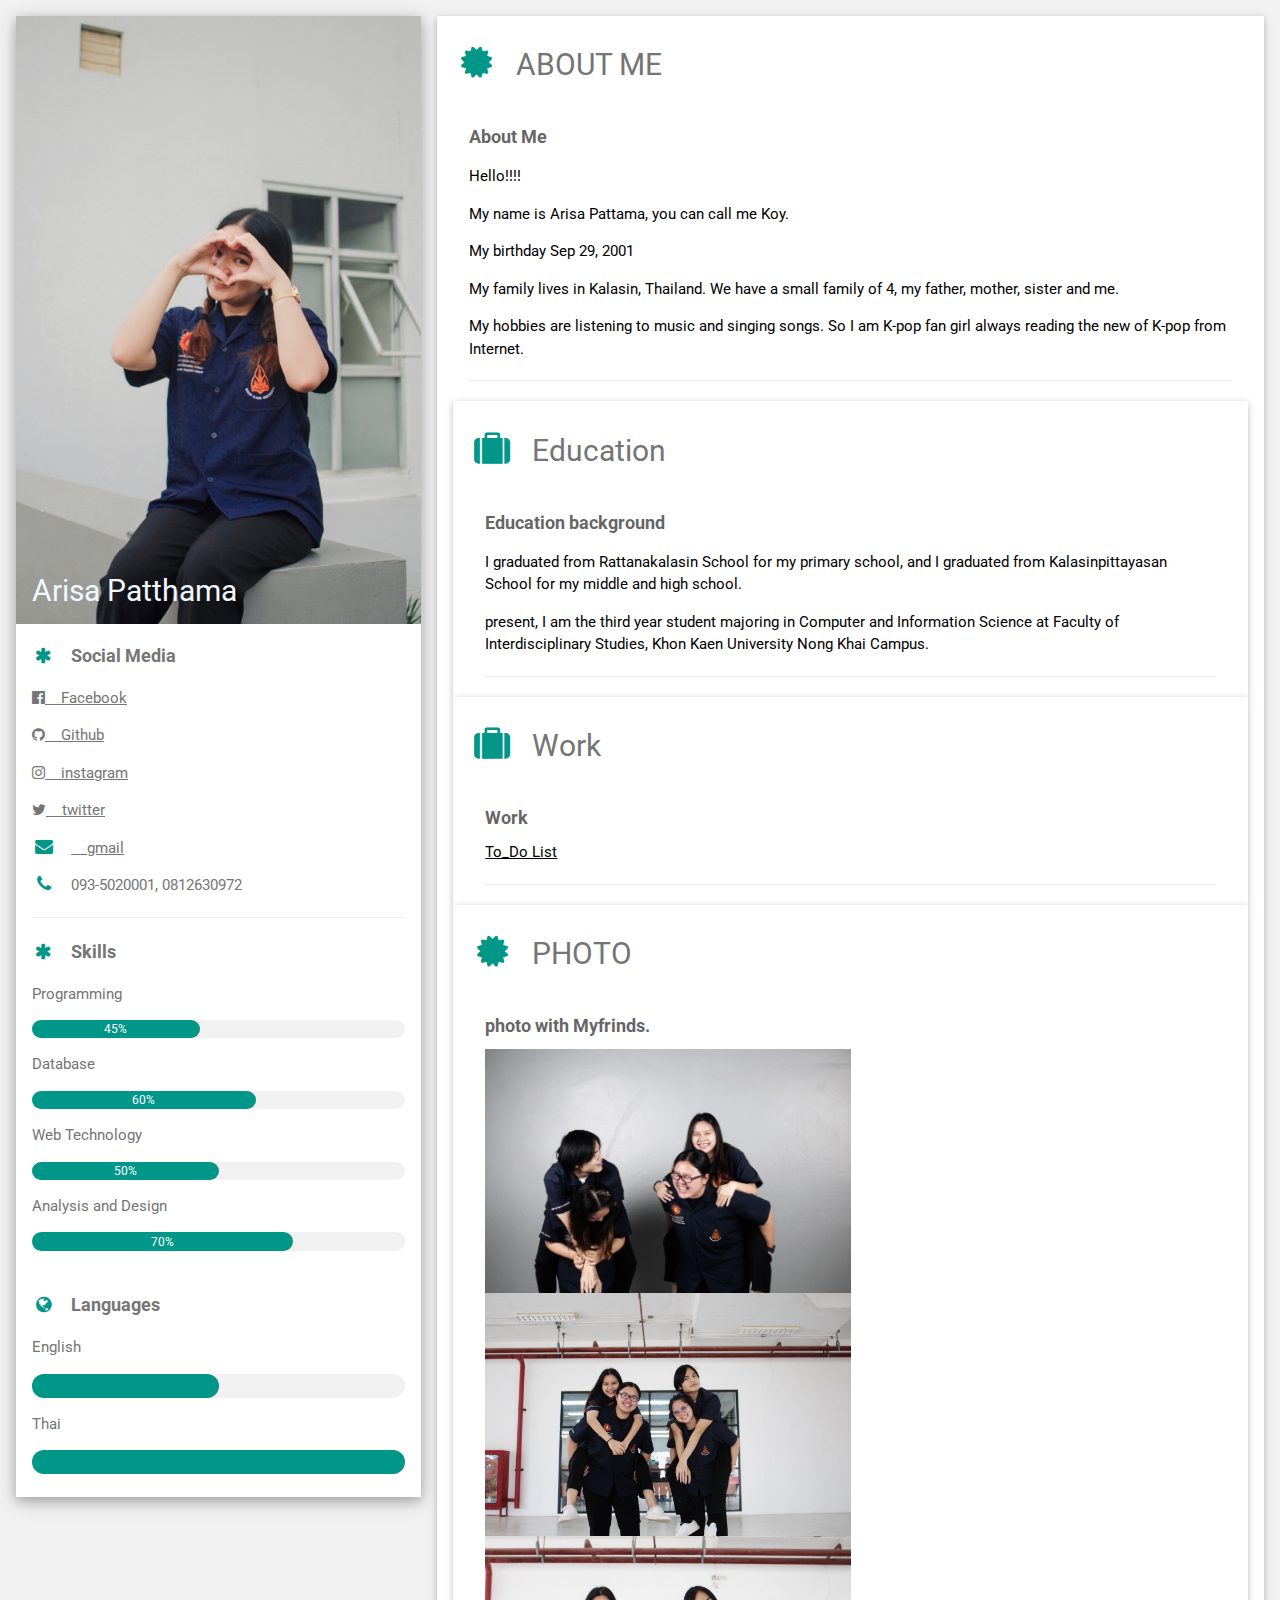
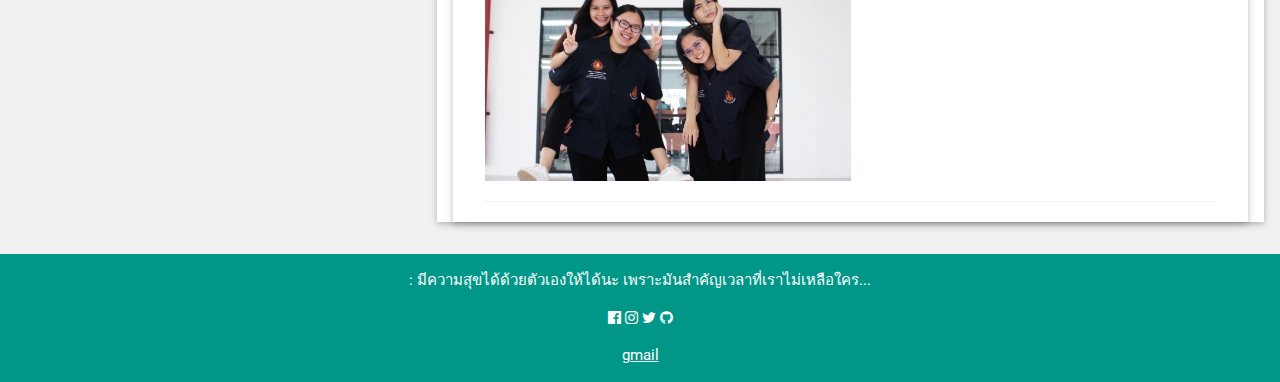
==== index.html @ d70e7ca7 "d" ====
<!DOCTYPE html>
<html>
<head>
<title>Profile Arisa</title>
<meta charset="UTF-8">
<meta name="viewport" content="width=device-width, initial-scale=1">
<link href="https://cdn.jsdelivr.net/npm/bootstrap@5.2.0-beta1/dist/css/bootstrap.min.css" rel="stylesheet" integrity="sha384-0evHe/X+R7YkIZDRvuzKMRqM+OrBnVFBL6DOitfPri4tjfHxaWutUpFmBp4vmVor" crossorigin="anonymous">
<link rel="stylesheet" href="https://www.w3schools.com/w3css/4/w3.css">
<link rel="stylesheet" href="index.css">
<link rel='stylesheet' href='https://fonts.googleapis.com/css?family=Roboto'>
<link rel="stylesheet" href="https://cdnjs.cloudflare.com/ajax/libs/font-awesome/4.7.0/css/font-awesome.min.css">

<style>
html,body,h1,h2,h3,h4,h5,h6 {font-family: "Roboto", sans-serif}
</style>
</head>
<body class="w3-light-grey">

<!-- Page Container -->
<div class="w3-content w3-margin-top" style="max-width:1400px;">

  <!-- The Grid -->
  <div class="w3-row-padding">
  
    <!-- Left Column -->
    <div class="w3-third">
    
      <div class="w3-white w3-text-grey w3-card-4">
        <div class="w3-display-container">
          <img src="profile.jpg" style="width:100%" alt="Avatar">
          <div class="w3-display-bottomleft w3-container w3-text-black">
            <h2 >Arisa Patthama</h2>
          </div>
        </div>
        <div class="w3-container">
          <p class="w3-large"><b><i class="fa fa-asterisk fa-fw w3-margin-right w3-text-teal"></i>Social Media</b></p>
          <p><a href="https://www.facebook.com/profile.php?id=100005798472060" target="_blank"> <i class="fa fa-facebook-official w3-hover-opacity"></i> &nbsp; &nbsp;Facebook</a></p>
          <p><a href="https://github.com/arisa290944/arisa290944.github.io" target="_blank"> <i class="fa fa-github  w3-hover-opacity"></i> &nbsp; &nbsp;Github</a></p>
          <p><a href="https://www.instagram.com/ap___arisa/?igshid=YmMyMTA2M2Y%3D&fbclid=IwAR3sqOJkEpNzGl81d5Vcwh5Nx37Y3Ft2cC4pBYuE_V32uysqin0VdmM9OHY" target="_blank"> <i class="fa fa-instagram w3-hover-opacity"></i> &nbsp; &nbsp;instagram</a></p>
          <p><a href="https://twitter.com/arspttm29" target="_blank"> <i class="fa fa-twitter w3-hover-opacity"></i> &nbsp; &nbsp;twitter</a></p>
          <p><a href="https://mail.google.com/mail/u/1/#inbox" target="_blank"> <i class="fa fa-envelope fa-fw w3-margin-right w3-large w3-text-teal"></i> &nbsp; &nbsp;gmail</a></p>
          <p><i class="fa fa-phone fa-fw w3-margin-right w3-large w3-text-teal"></i>093-5020001, 0812630972</p>
          <hr>

          <p class="w3-large"><b><i class="fa fa-asterisk fa-fw w3-margin-right w3-text-teal"></i>Skills</b></p>
          <p>Programming</p>
          <div class="w3-light-grey w3-round-xlarge w3-small">
            <div class="w3-container w3-center w3-round-xlarge w3-teal" style="width:45%">45%</div>
          </div>
          <p>Database</p>
          <div class="w3-light-grey w3-round-xlarge w3-small">
            <div class="w3-container w3-center w3-round-xlarge w3-teal" style="width:60%">
              <div class="w3-center w3-text-white">60%</div>
            </div>
          </div>
          <p>Web Technology</p>
          <div class="w3-light-grey w3-round-xlarge w3-small">
            <div class="w3-container w3-center w3-round-xlarge w3-teal" style="width:50%">50%</div>
          </div>
          <p>Analysis and Design</p>
          <div class="w3-light-grey w3-round-xlarge w3-small">
            <div class="w3-container w3-center w3-round-xlarge w3-teal" style="width:70%">70%</div>
          </div>
          <br>

          <p class="w3-large w3-text-theme"><b><i class="fa fa-globe fa-fw w3-margin-right w3-text-teal"></i>Languages</b></p>
          <p>English</p>
          <div class="w3-light-grey w3-round-xlarge">
            <div class="w3-round-xlarge w3-teal" style="height:24px;width:50%"></div>
          </div>
          <p>Thai</p>
          <div class="w3-light-grey w3-round-xlarge">
            <div class="w3-round-xlarge w3-teal" style="height:24px;width:100%"></div>
          </div>
          <br>
        </div>
      </div><br>

    <!-- End Left Column -->
    </div>

    <!-- Right Column -->
    <div class="w3-twothird">
    
      <div class="w3-container w3-card w3-white w3-margin-bottom">
        <h2 class="w3-text-grey w3-padding-16"><i class="fa fa-certificate fa-fw w3-margin-right w3-xxlarge w3-text-teal"></i>ABOUT ME</h2>
        <div class="w3-container">
          <h5 class="w3-opacity"><b>About Me</b></h5>
          <p>Hello!!!!</p>
          <p>My name is Arisa Pattama, you can call me Koy.</p> 
          <p>My birthday Sep 29, 2001</p> 
          <p>My family lives in Kalasin, Thailand. We have a small family of 4, my father, mother, sister and me.</p>
          <p>My hobbies are listening to music and singing songs. So I am K-pop fan girl always reading the new of K-pop from Internet.</p>
          <hr>
      </div>

      <div class="w3-container w3-card w3-white">
        <h2 class="w3-text-grey w3-padding-16"><i class="fa fa-suitcase fa-fw w3-margin-right w3-xxlarge w3-text-teal"></i>Education</h2>
        <div class="w3-container">
          <h5 class="w3-opacity"><b>Education background</b></h5>
          <p>I graduated from Rattanakalasin School for my primary school, and I graduated from Kalasinpittayasan School for my middle and high school.</p>
          <p>present, I am the third year student majoring in Computer and Information Science at Faculty of Interdisciplinary Studies, Khon Kaen University Nong Khai Campus.</p>
          <hr>
        </div>
      </div>

      <div class="w3-container w3-card w3-white">
        <h2 class="w3-text-grey w3-padding-16"><i class="fa fa-suitcase fa-fw w3-margin-right w3-xxlarge w3-text-teal"></i>Work</h2>
        <div class="w3-container">
          <h5 class="w3-opacity"><b>Work</b></h5>
          <a href="To Do application\index.html">To_Do List</a>
          <hr>
        </div>
      </div>

      <div class="w3-container w3-card w3-white">
        <h2 class="w3-text-grey w3-padding-16"><i class="fa fa-certificate fa-fw w3-margin-right w3-xxlarge w3-text-teal"></i>PHOTO</h2>
        <div class="w3-container">
          <h5 class="w3-opacity"><b>photo with Myfrinds.</b></h5>
          <img src="f1.jpg" style="width:50%" alt="Avatar"> <img src="f2.jpg" style="width:50%" alt="Avatar">
          <img src="f3.jpg" style="width:50%" alt="Avatar">
          <hr>
        </div>
      </div>

    <!-- End Right Column -->
    </div>
    
  <!-- End Grid -->
  </div>
  
  <!-- End Page Container -->
</div>

<footer class="w3-container w3-teal w3-center w3-margin-top">
  <p>: มีความสุขได้ด้วยตัวเองให้ได้นะ เพราะมันสำคัญเวลาที่เราไม่เหลือใคร...</p>
  <a href="https://www.facebook.com/profile.php?id=100005798472060" target="_blank"> </a><i class="fa fa-facebook-official w3-hover-opacity"></i>
  <a href="https://www.instagram.com/ap___arisa/?igshid=YmMyMTA2M2Y%3D&fbclid=IwAR3sqOJkEpNzGl81d5Vcwh5Nx37Y3Ft2cC4pBYuE_V32uysqin0VdmM9OHY" target="_blank"> </a><i class="fa fa-instagram w3-hover-opacity"></i>
  <a href="https://twitter.com/arspttm29" target="_blank"> </a><i class="fa fa-twitter w3-hover-opacity"></i>
  <a href="https://github.com/arisa290944/arisa290944.github.io" target="_blank"> <i class="fa fa-github  w3-hover-opacity"></i>
  <p><a href="https://mail.google.com/mail/u/1/#inbox" target="_blank">gmail</a></p>
</footer>


</body>
</html>
---- index.css ----
h2 {
    color: aliceblue;
}
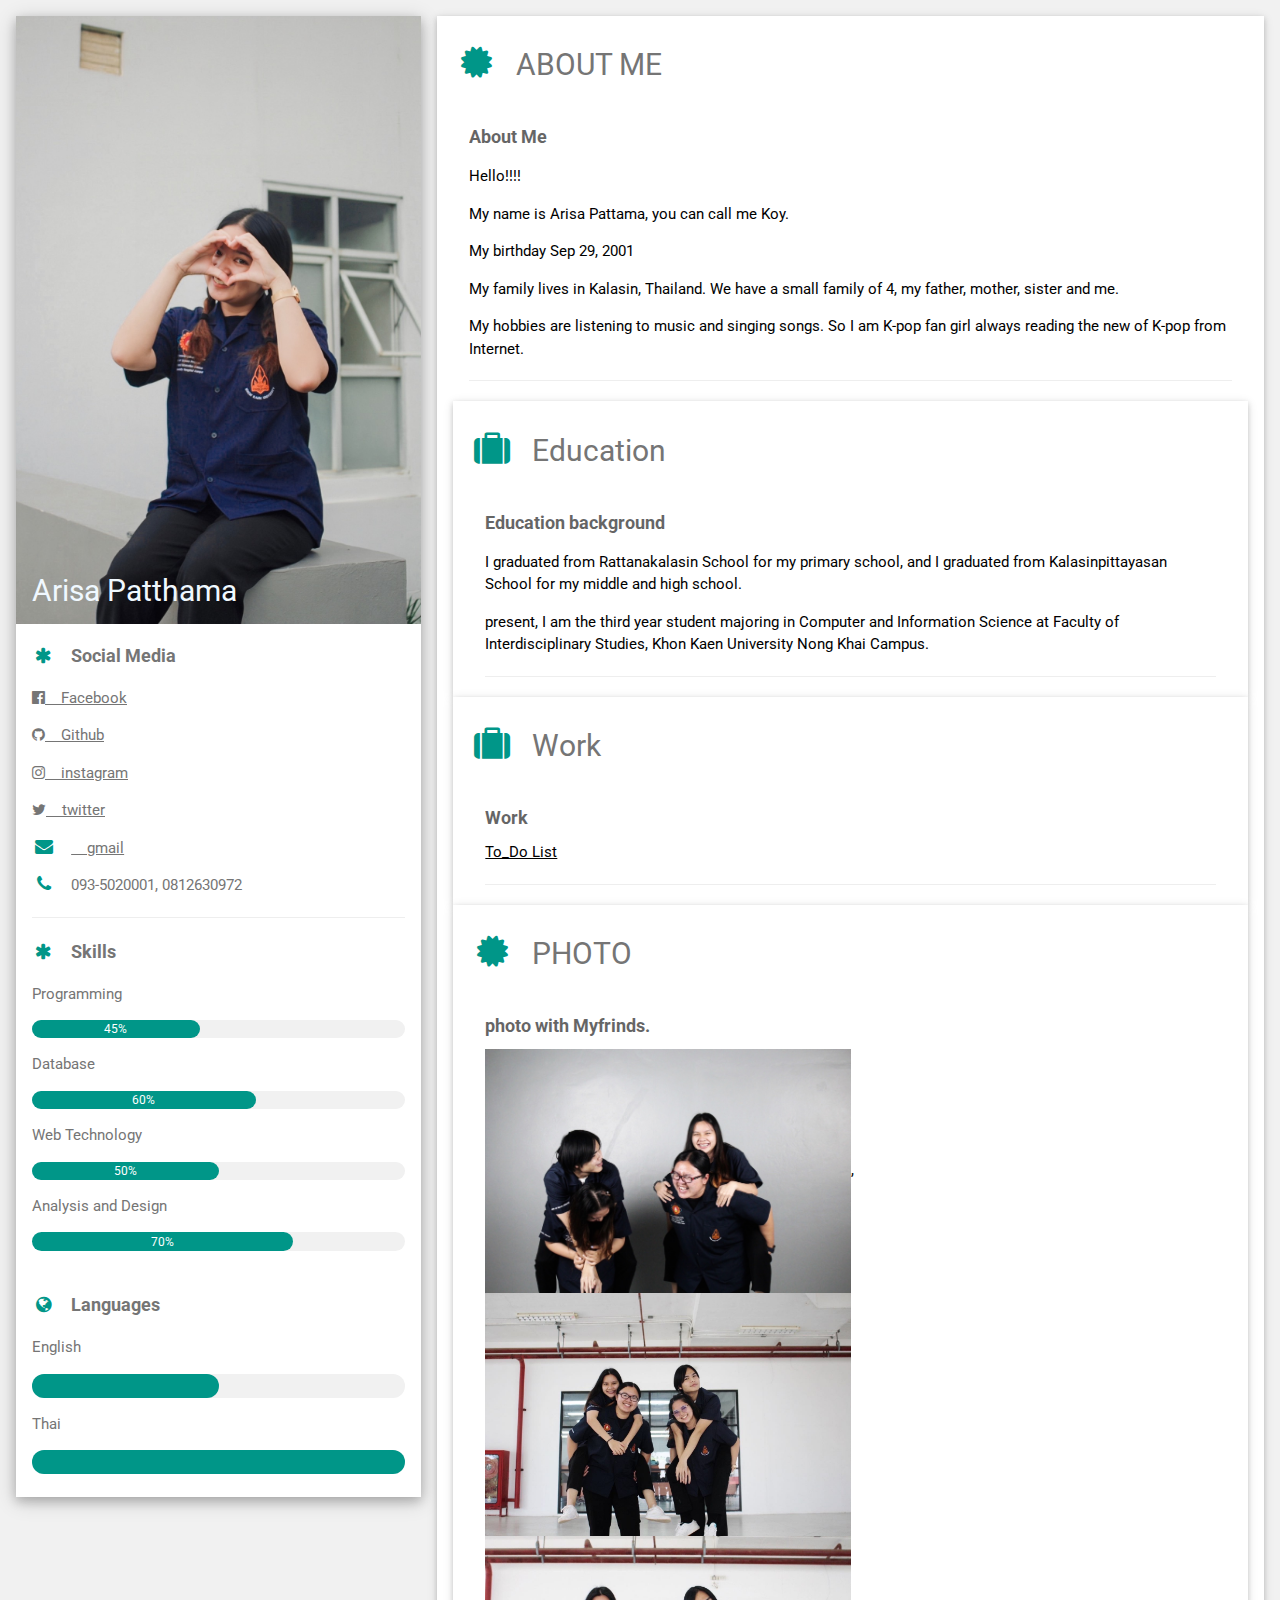
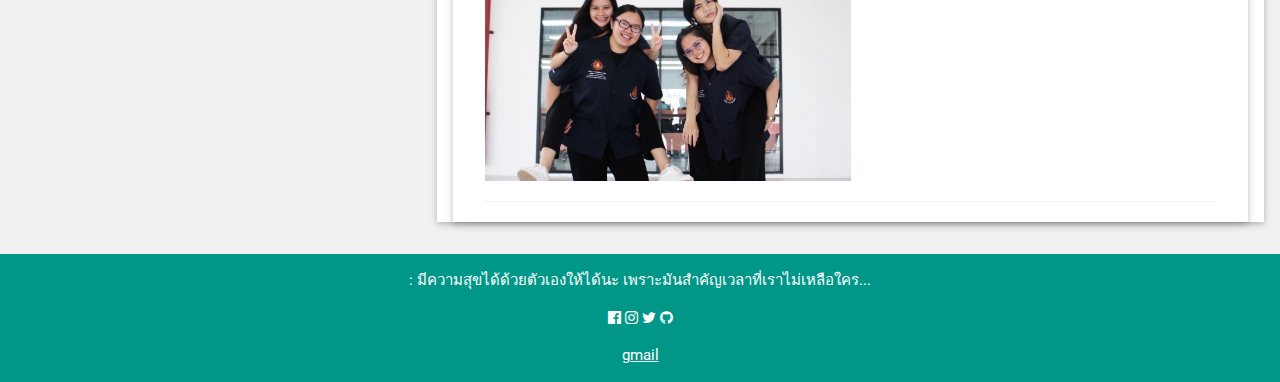
==== commit 105f155a: "ss" ====
--- a/index.html
+++ b/index.html
@@ -117,7 +117,7 @@
         <h2 class="w3-text-grey w3-padding-16"><i class="fa fa-certificate fa-fw w3-margin-right w3-xxlarge w3-text-teal"></i>PHOTO</h2>
         <div class="w3-container">
           <h5 class="w3-opacity"><b>photo with Myfrinds.</b></h5>
-          <img src="f1.jpg" style="width:50%" alt="Avatar"> <img src="f2.jpg" style="width:50%" alt="Avatar">
+          <img src="f1.jpg" style="width:50%" alt="Avatar">, <img src="f2.jpg" style="width:50%" alt="Avatar">
           <img src="f3.jpg" style="width:50%" alt="Avatar">
           <hr>
         </div>
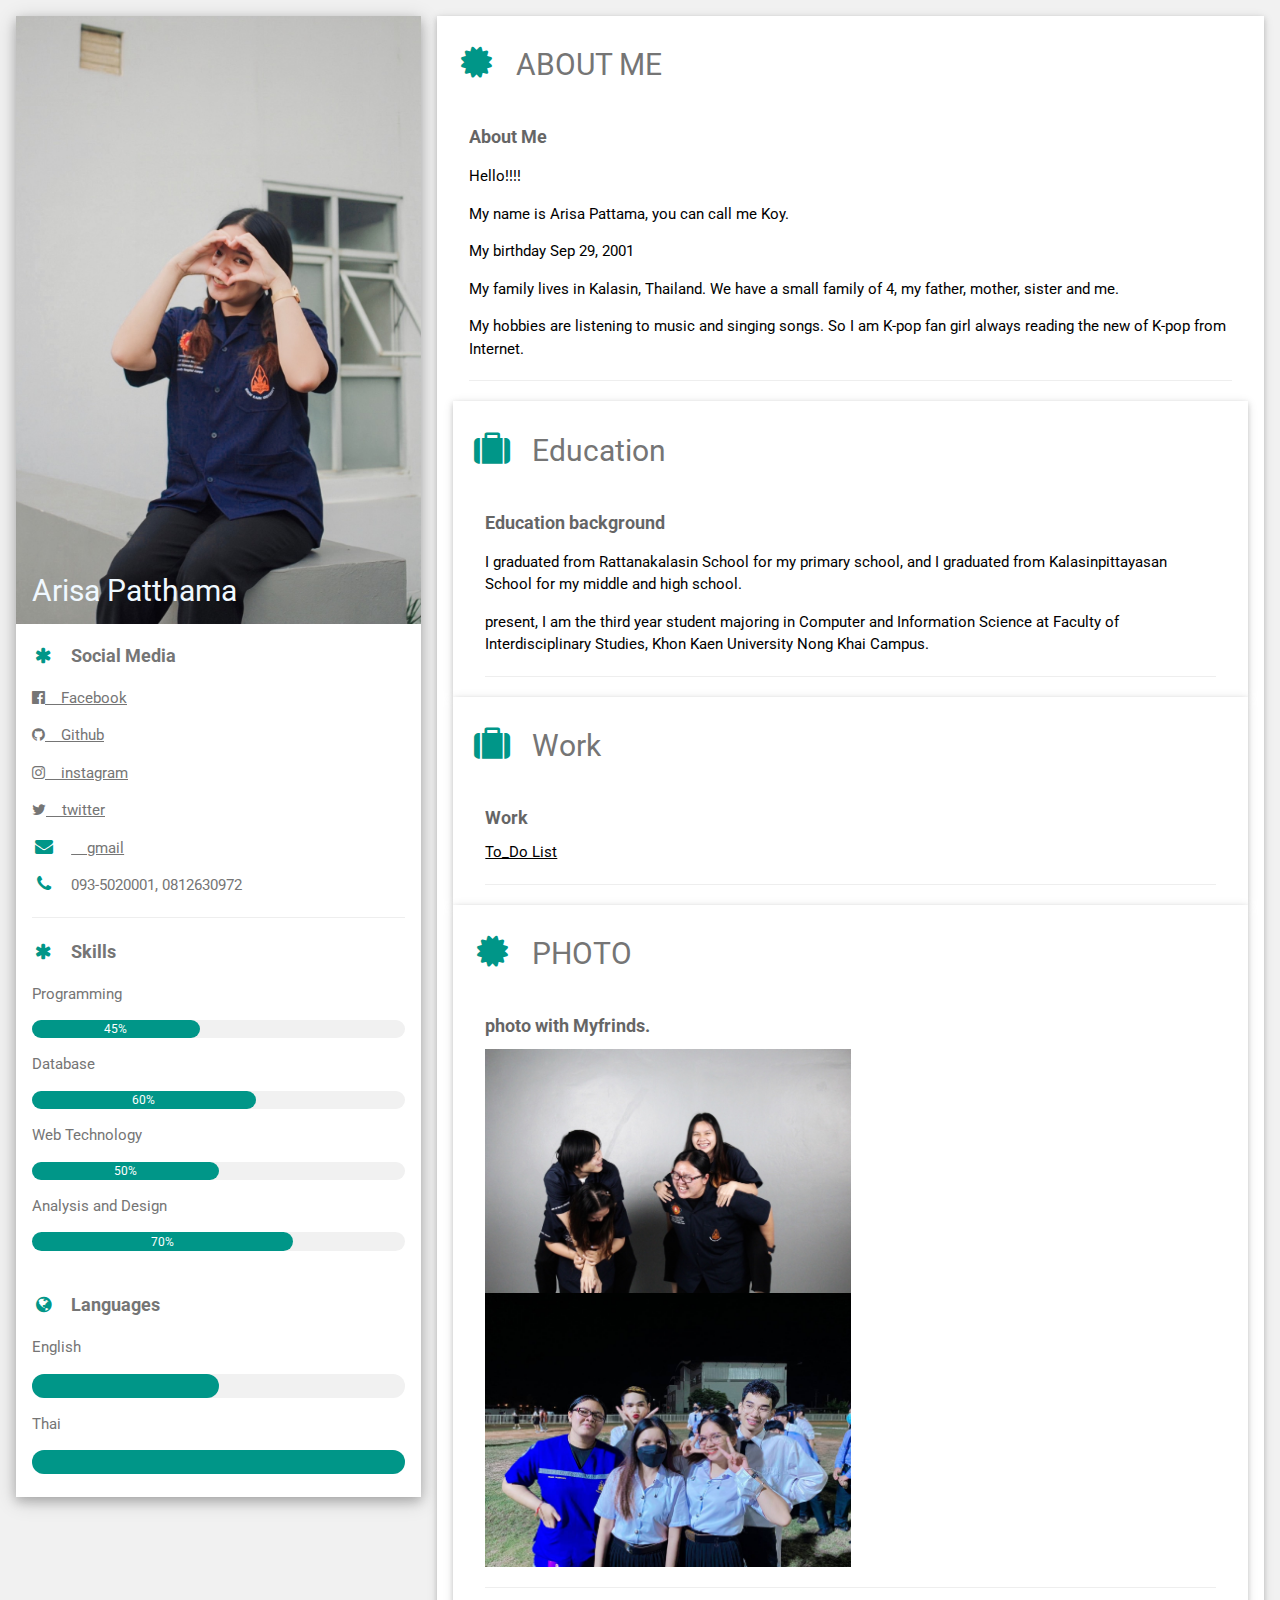
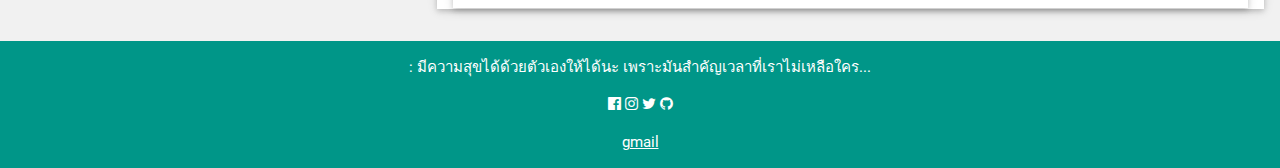
==== commit d9db4aa2: "lll" ====
--- a/index.html
+++ b/index.html
@@ -117,8 +117,8 @@
         <h2 class="w3-text-grey w3-padding-16"><i class="fa fa-certificate fa-fw w3-margin-right w3-xxlarge w3-text-teal"></i>PHOTO</h2>
         <div class="w3-container">
           <h5 class="w3-opacity"><b>photo with Myfrinds.</b></h5>
-          <img src="f1.jpg" style="width:50%" alt="Avatar">, <img src="f2.jpg" style="width:50%" alt="Avatar">
-          <img src="f3.jpg" style="width:50%" alt="Avatar">
+          <img src="f1.jpg" style="width:50%" alt="Avatar">
+          <img src="f4.jpg" style="width:50%" alt="Avatar">
           <hr>
         </div>
       </div>
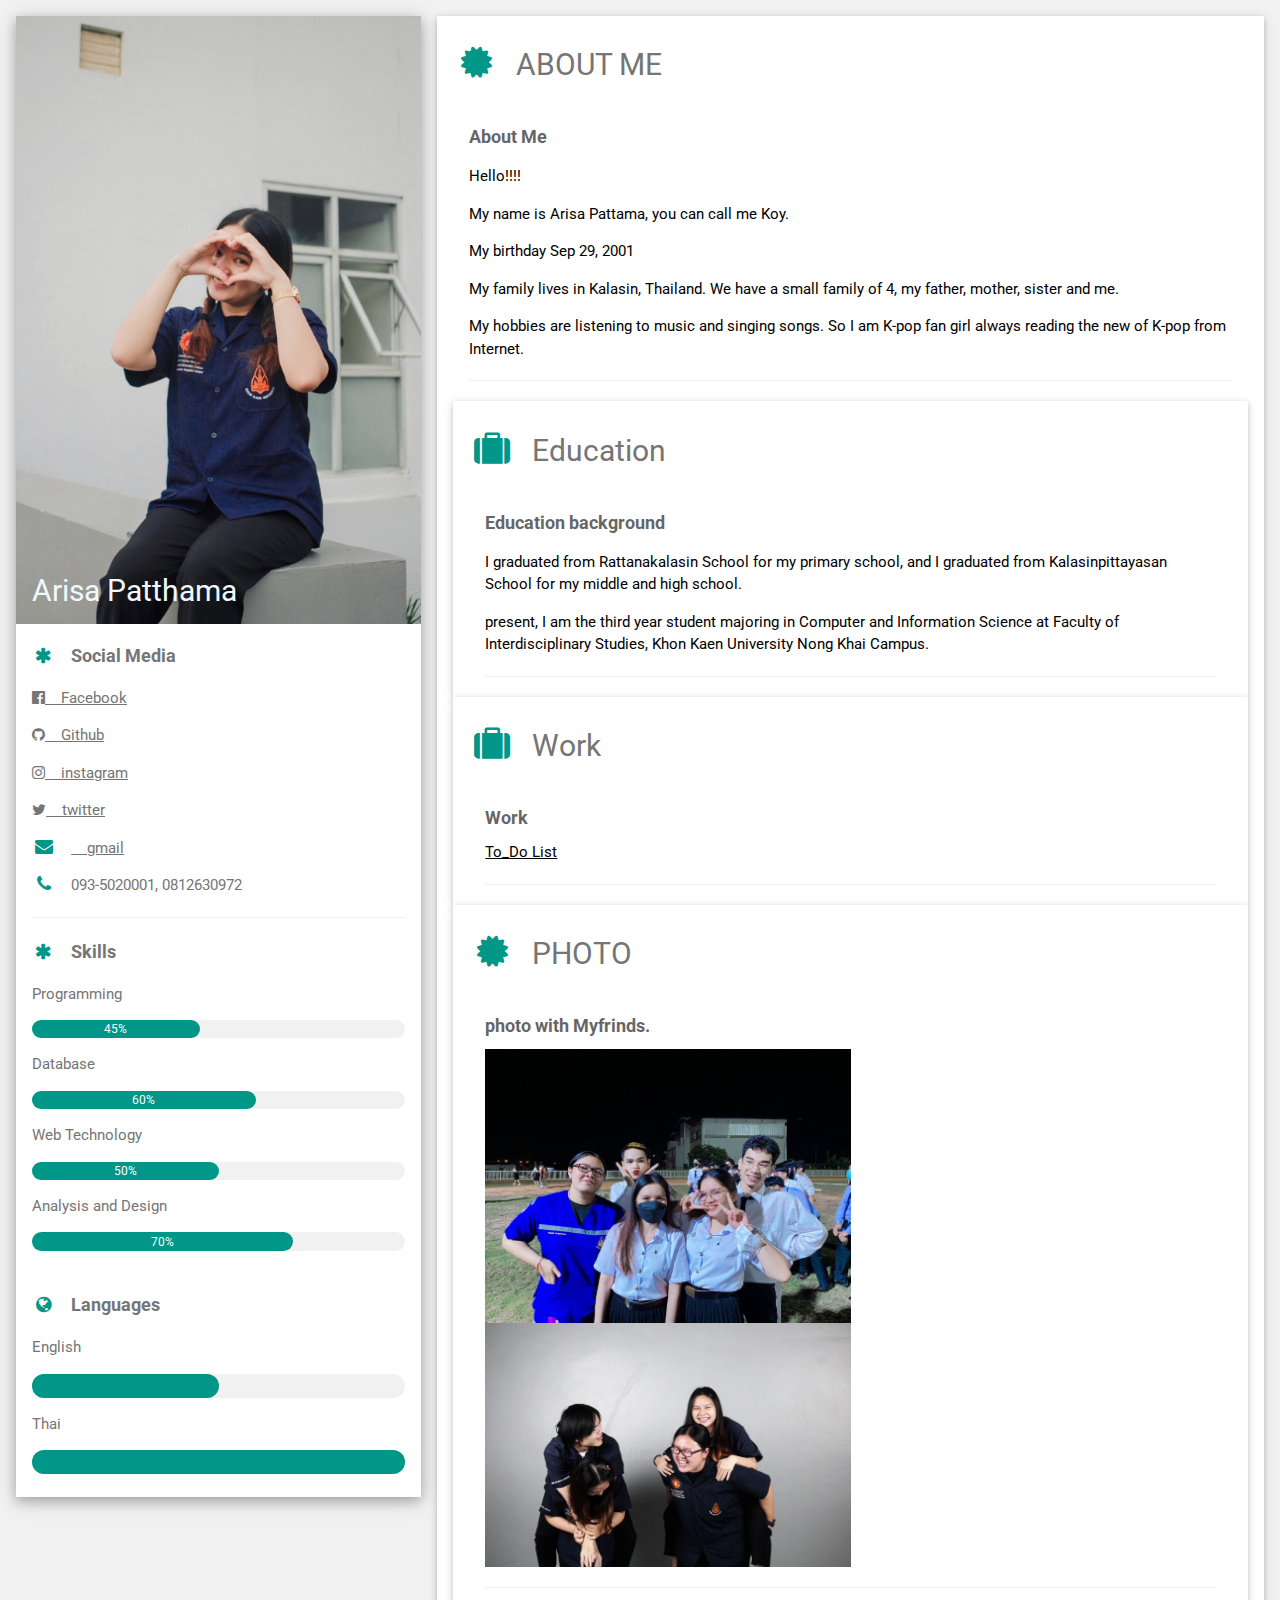
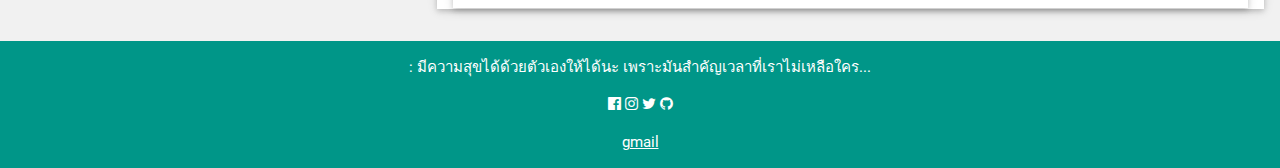
==== commit 8c26c561: "ss" ====
--- a/index.html
+++ b/index.html
@@ -117,8 +117,8 @@
         <h2 class="w3-text-grey w3-padding-16"><i class="fa fa-certificate fa-fw w3-margin-right w3-xxlarge w3-text-teal"></i>PHOTO</h2>
         <div class="w3-container">
           <h5 class="w3-opacity"><b>photo with Myfrinds.</b></h5>
+          <img src="f4.jpg" style="width:50%" alt="Avatar">
           <img src="f1.jpg" style="width:50%" alt="Avatar">
-          <img src="f4.jpg" style="width:50%" alt="Avatar">
           <hr>
         </div>
       </div>
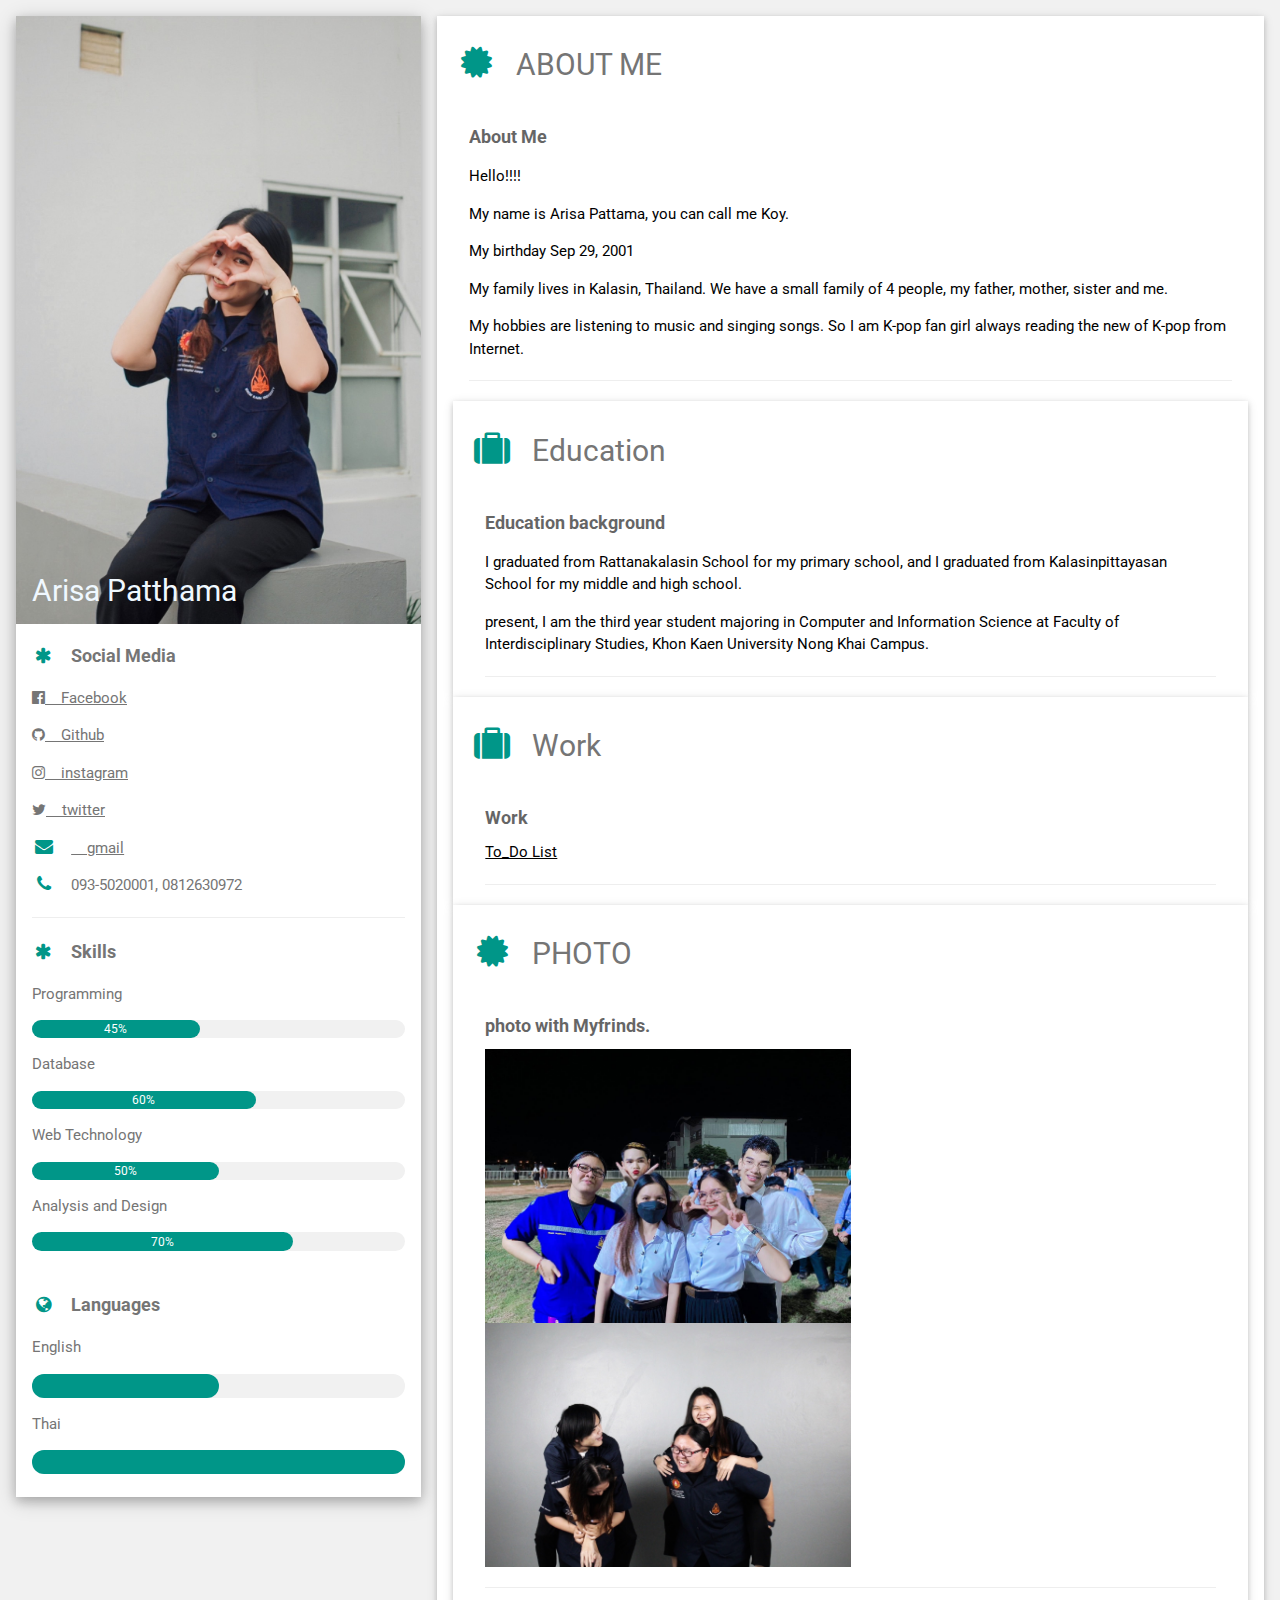
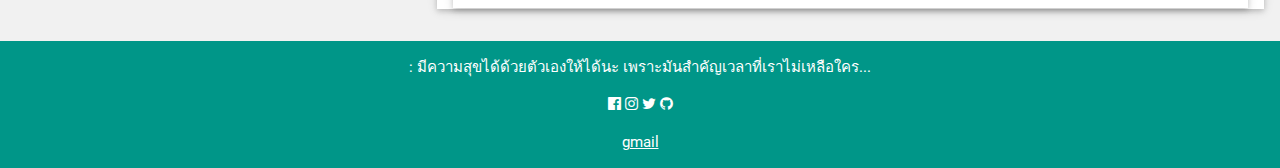
==== commit b3114276: "iii" ====
--- a/index.html
+++ b/index.html
@@ -89,7 +89,7 @@
           <p>Hello!!!!</p>
           <p>My name is Arisa Pattama, you can call me Koy.</p> 
           <p>My birthday Sep 29, 2001</p> 
-          <p>My family lives in Kalasin, Thailand. We have a small family of 4, my father, mother, sister and me.</p>
+          <p>My family lives in Kalasin, Thailand. We have a small family of 4 people, my father, mother, sister and me.</p>
           <p>My hobbies are listening to music and singing songs. So I am K-pop fan girl always reading the new of K-pop from Internet.</p>
           <hr>
       </div>
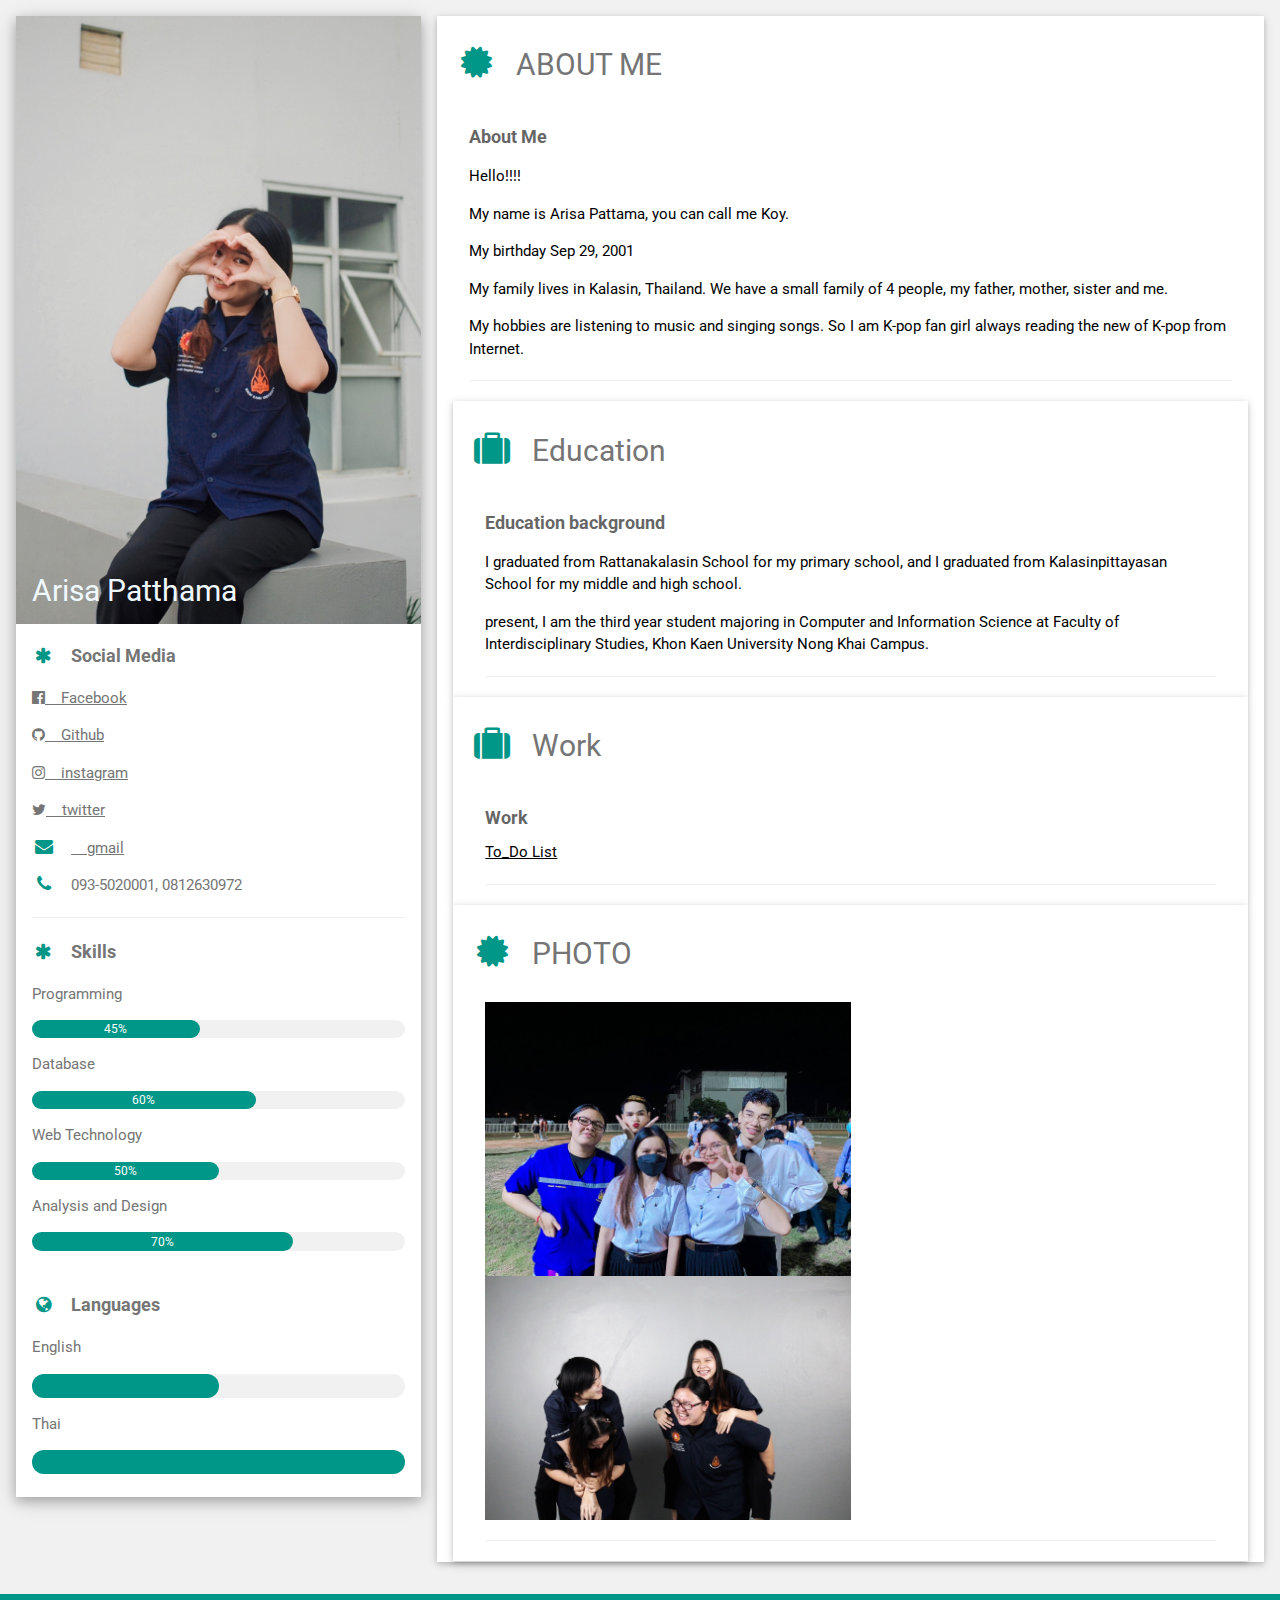
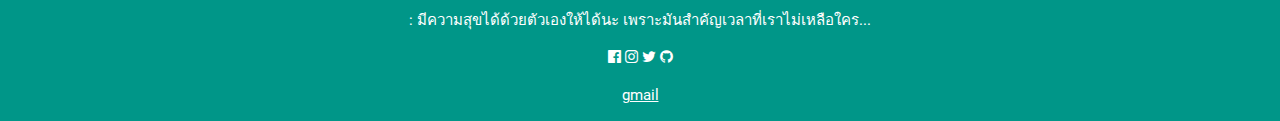
==== commit 17936b3c: "kkk" ====
--- a/index.html
+++ b/index.html
@@ -116,7 +116,6 @@
       <div class="w3-container w3-card w3-white">
         <h2 class="w3-text-grey w3-padding-16"><i class="fa fa-certificate fa-fw w3-margin-right w3-xxlarge w3-text-teal"></i>PHOTO</h2>
         <div class="w3-container">
-          <h5 class="w3-opacity"><b>photo with Myfrinds.</b></h5>
           <img src="f4.jpg" style="width:50%" alt="Avatar">
           <img src="f1.jpg" style="width:50%" alt="Avatar">
           <hr>
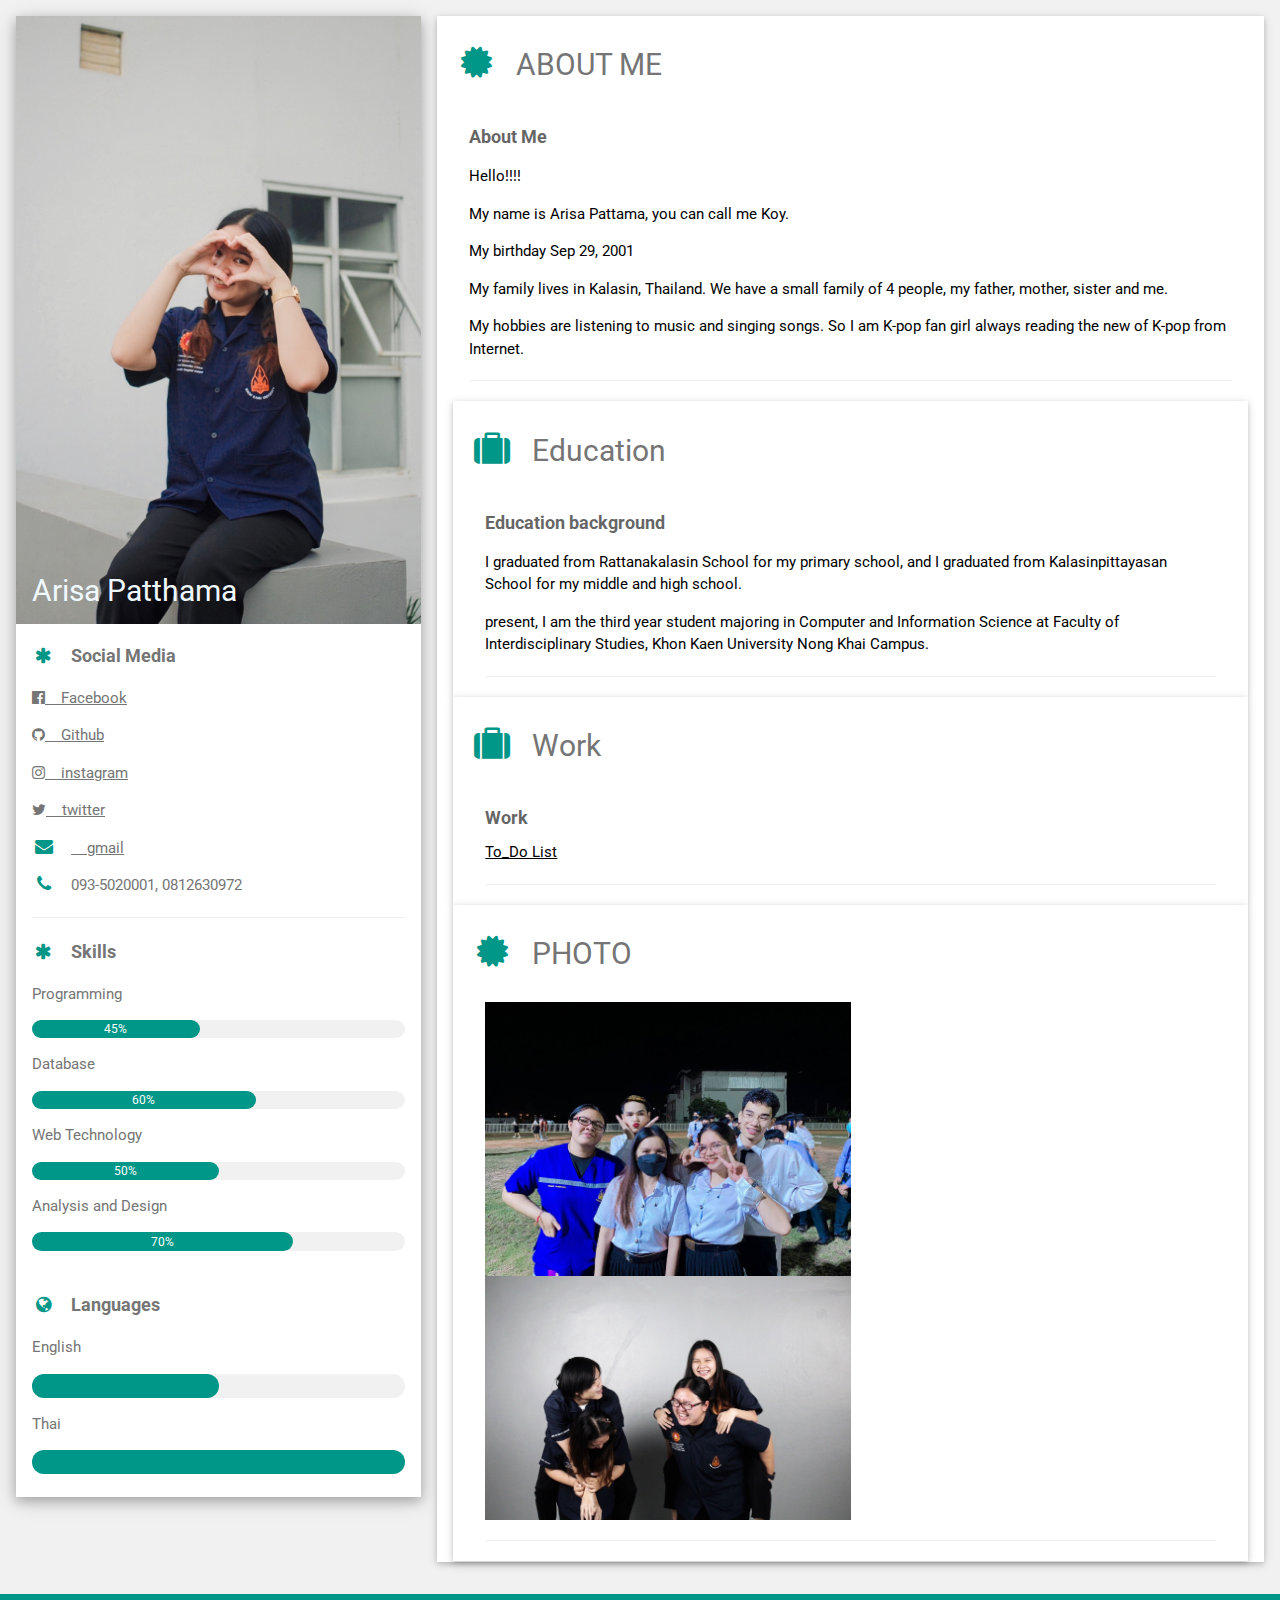
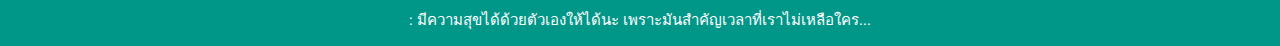
==== commit 7db61c33: "hhh" ====
--- a/index.html
+++ b/index.html
@@ -133,11 +133,6 @@
 
 <footer class="w3-container w3-teal w3-center w3-margin-top">
   <p>: มีความสุขได้ด้วยตัวเองให้ได้นะ เพราะมันสำคัญเวลาที่เราไม่เหลือใคร...</p>
-  <a href="https://www.facebook.com/profile.php?id=100005798472060" target="_blank"> </a><i class="fa fa-facebook-official w3-hover-opacity"></i>
-  <a href="https://www.instagram.com/ap___arisa/?igshid=YmMyMTA2M2Y%3D&fbclid=IwAR3sqOJkEpNzGl81d5Vcwh5Nx37Y3Ft2cC4pBYuE_V32uysqin0VdmM9OHY" target="_blank"> </a><i class="fa fa-instagram w3-hover-opacity"></i>
-  <a href="https://twitter.com/arspttm29" target="_blank"> </a><i class="fa fa-twitter w3-hover-opacity"></i>
-  <a href="https://github.com/arisa290944/arisa290944.github.io" target="_blank"> <i class="fa fa-github  w3-hover-opacity"></i>
-  <p><a href="https://mail.google.com/mail/u/1/#inbox" target="_blank">gmail</a></p>
 </footer>
 
 
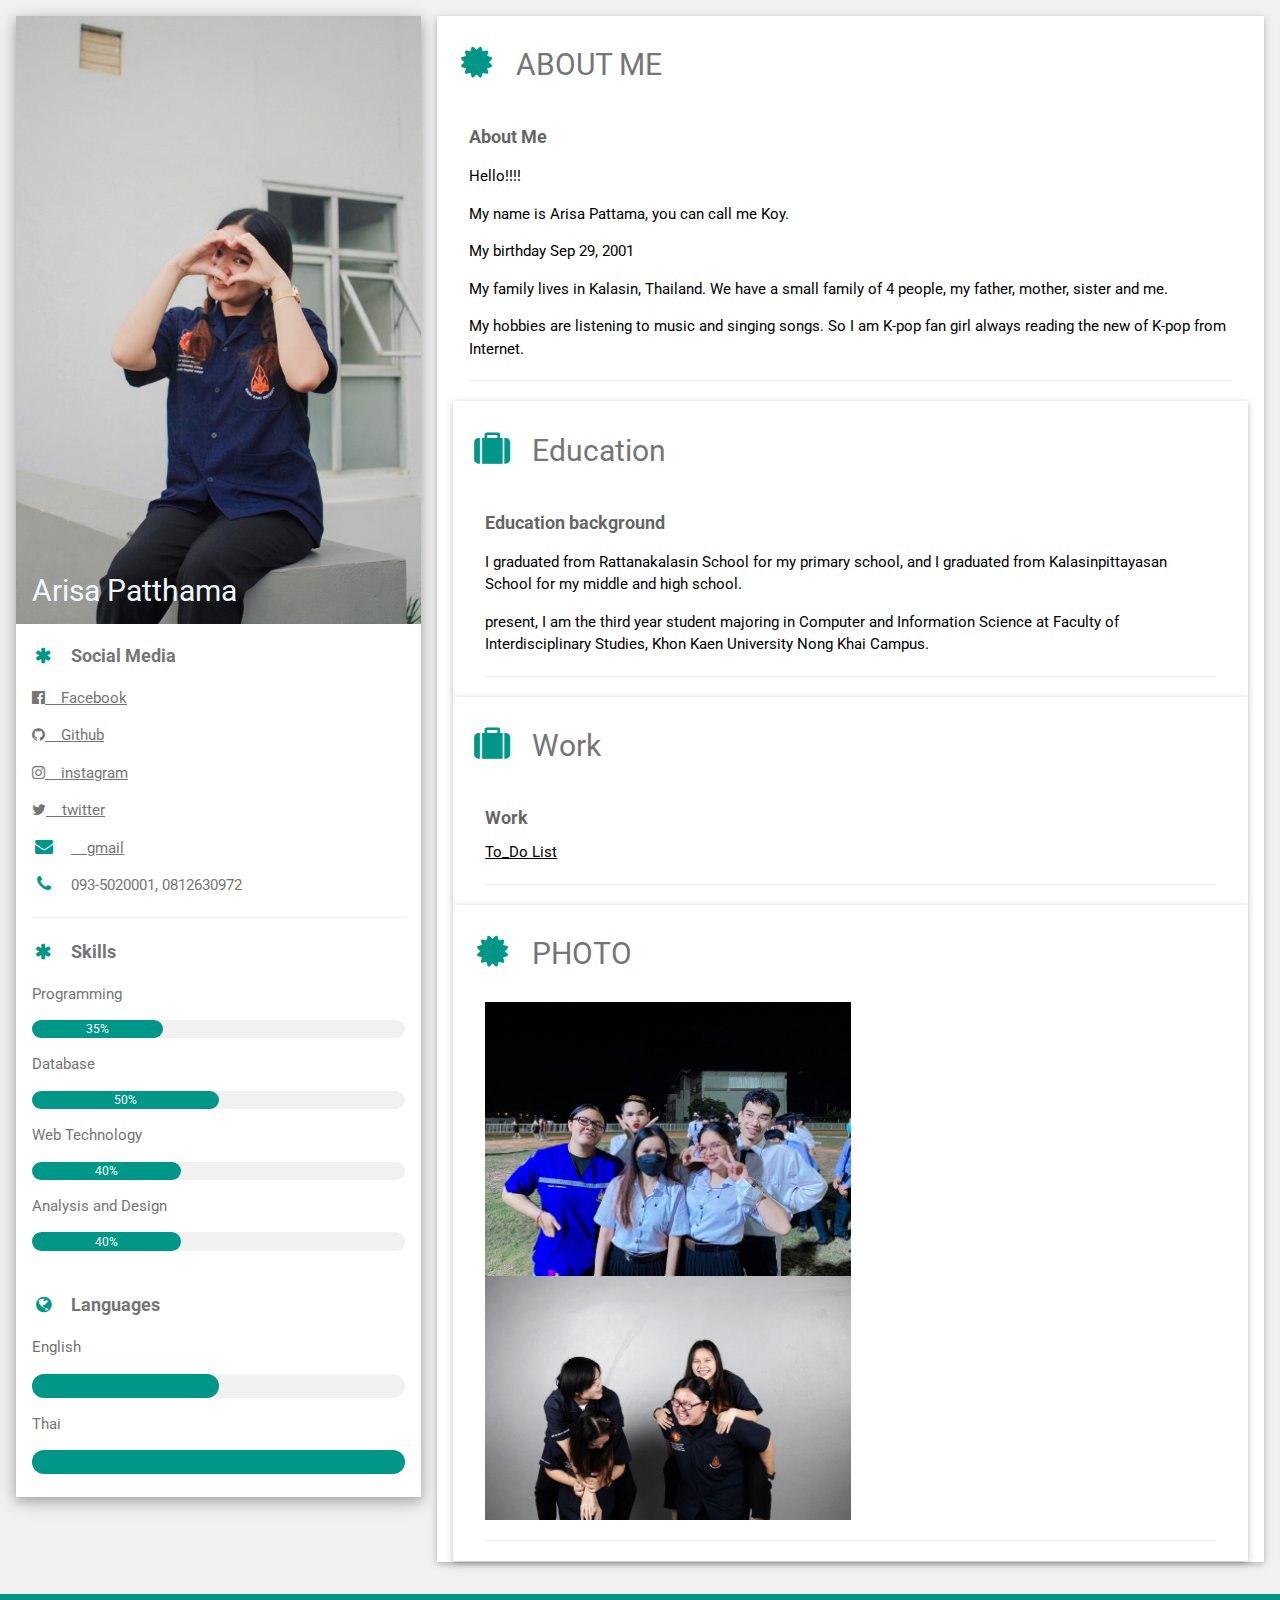
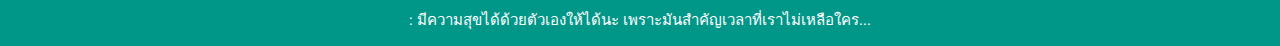
==== commit fec1030b: "kkkk" ====
--- a/index.html
+++ b/index.html
@@ -45,21 +45,21 @@
           <p class="w3-large"><b><i class="fa fa-asterisk fa-fw w3-margin-right w3-text-teal"></i>Skills</b></p>
           <p>Programming</p>
           <div class="w3-light-grey w3-round-xlarge w3-small">
-            <div class="w3-container w3-center w3-round-xlarge w3-teal" style="width:45%">45%</div>
+            <div class="w3-container w3-center w3-round-xlarge w3-teal" style="width:35%">35%</div>
           </div>
           <p>Database</p>
           <div class="w3-light-grey w3-round-xlarge w3-small">
-            <div class="w3-container w3-center w3-round-xlarge w3-teal" style="width:60%">
-              <div class="w3-center w3-text-white">60%</div>
+            <div class="w3-container w3-center w3-round-xlarge w3-teal" style="width:50%">
+              <div class="w3-center w3-text-white">50%</div>
             </div>
           </div>
           <p>Web Technology</p>
           <div class="w3-light-grey w3-round-xlarge w3-small">
-            <div class="w3-container w3-center w3-round-xlarge w3-teal" style="width:50%">50%</div>
+            <div class="w3-container w3-center w3-round-xlarge w3-teal" style="width:40%">40%</div>
           </div>
           <p>Analysis and Design</p>
           <div class="w3-light-grey w3-round-xlarge w3-small">
-            <div class="w3-container w3-center w3-round-xlarge w3-teal" style="width:70%">70%</div>
+            <div class="w3-container w3-center w3-round-xlarge w3-teal" style="width:40%">40%</div>
           </div>
           <br>
 
